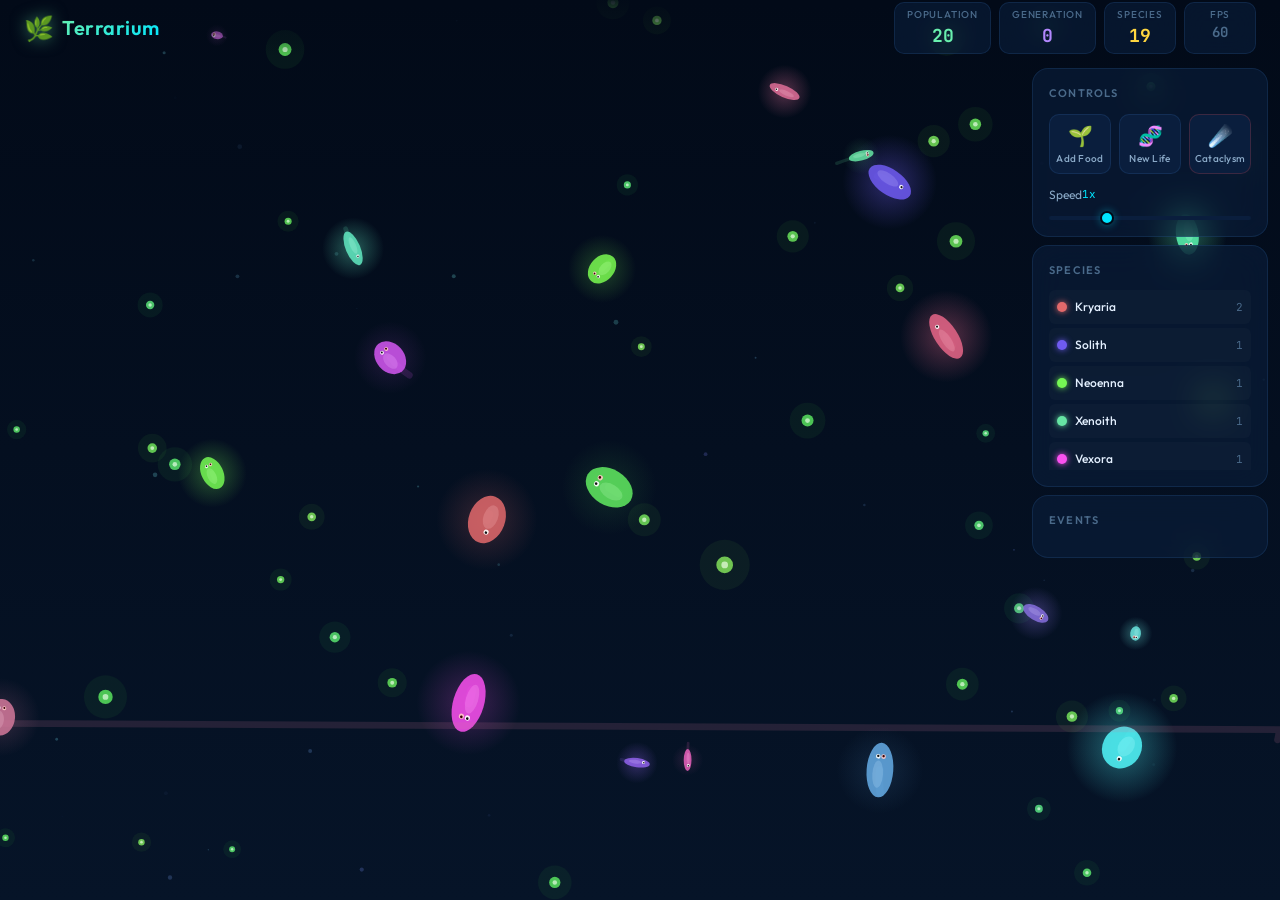
==== index.html @ 655fb87f "Initial commit - Terrarium digital ecosystem" ====
<!DOCTYPE html>
<html lang="en">
<head>
    <meta charset="UTF-8">
    <meta name="viewport" content="width=device-width, initial-scale=1.0">
    <meta name="description" content="Terrarium — AI-driven digital ecosystem where creatures live, evolve, and adapt in real-time. Watch natural selection unfold in your browser.">
    <meta property="og:title" content="Terrarium — Digital Ecosystem">
    <meta property="og:description" content="AI-driven digital ecosystem where creatures live, evolve, and adapt in real-time.">
    <meta property="og:type" content="website">
    <title>🌿 Terrarium — Digital Ecosystem</title>
    <link rel="preconnect" href="https://fonts.googleapis.com">
    <link rel="preconnect" href="https://fonts.gstatic.com" crossorigin>
    <link href="https://fonts.googleapis.com/css2?family=Outfit:wght@300;400;500;600;700&family=JetBrains+Mono:wght@400;500&display=swap" rel="stylesheet">
    <link rel="stylesheet" href="css/style.css">
</head>
<body>
    <!-- Main Canvas -->
    <canvas id="terrarium-canvas"></canvas>

    <!-- UI Overlay -->
    <div id="ui-overlay">
        <!-- Top Bar -->
        <header id="top-bar">
            <div class="logo">
                <span class="logo-icon">🌿</span>
                <h1>Terrarium</h1>
            </div>
            <div class="top-stats">
                <div class="stat-chip" id="stat-population">
                    <span class="stat-label">Population</span>
                    <span class="stat-value" id="population-count">0</span>
                </div>
                <div class="stat-chip" id="stat-generation">
                    <span class="stat-label">Generation</span>
                    <span class="stat-value" id="generation-count">0</span>
                </div>
                <div class="stat-chip" id="stat-species">
                    <span class="stat-label">Species</span>
                    <span class="stat-value" id="species-count">0</span>
                </div>
                <div class="stat-chip" id="stat-fps">
                    <span class="stat-label">FPS</span>
                    <span class="stat-value" id="fps-count">60</span>
                </div>
            </div>
        </header>

        <!-- Side Panel -->
        <aside id="side-panel">
            <!-- Controls -->
            <div class="panel-section" id="controls-section">
                <h2 class="panel-title">Controls</h2>
                <div class="control-group">
                    <button class="ctrl-btn" id="btn-add-food" title="Add Food">
                        <span class="ctrl-icon">🌱</span>
                        <span class="ctrl-label">Add Food</span>
                    </button>
                    <button class="ctrl-btn" id="btn-add-creature" title="Add Creature">
                        <span class="ctrl-icon">🧬</span>
                        <span class="ctrl-label">New Life</span>
                    </button>
                    <button class="ctrl-btn" id="btn-extinction" title="Extinction Event">
                        <span class="ctrl-icon">☄️</span>
                        <span class="ctrl-label">Cataclysm</span>
                    </button>
                </div>
                <div class="control-group">
                    <label class="slider-label">
                        <span>Speed</span>
                        <span id="speed-value">1x</span>
                    </label>
                    <input type="range" class="slider" id="speed-slider" min="0.25" max="3" step="0.25" value="1">
                </div>
            </div>

            <!-- Species List -->
            <div class="panel-section" id="species-section">
                <h2 class="panel-title">Species</h2>
                <div id="species-list" class="species-list">
                    <!-- Dynamically populated -->
                </div>
            </div>

            <!-- Event Log -->
            <div class="panel-section" id="log-section">
                <h2 class="panel-title">Events</h2>
                <div id="event-log" class="event-log">
                    <!-- Dynamically populated -->
                </div>
            </div>
        </aside>

        <!-- Creature Info (shown on click) -->
        <div id="creature-info" class="creature-info hidden">
            <button class="close-btn" id="close-creature-info">&times;</button>
            <h3 id="creature-name">—</h3>
            <div class="creature-details">
                <div class="detail-row">
                    <span class="detail-label">Species</span>
                    <span class="detail-value" id="creature-species">—</span>
                </div>
                <div class="detail-row">
                    <span class="detail-label">Generation</span>
                    <span class="detail-value" id="creature-gen">—</span>
                </div>
                <div class="detail-row">
                    <span class="detail-label">Energy</span>
                    <div class="energy-bar-container">
                        <div class="energy-bar" id="creature-energy-bar"></div>
                    </div>
                </div>
                <div class="detail-row">
                    <span class="detail-label">Diet</span>
                    <span class="detail-value" id="creature-diet">—</span>
                </div>
                <div class="detail-row">
                    <span class="detail-label">Age</span>
                    <span class="detail-value" id="creature-age">—</span>
                </div>
                <div class="detail-row">
                    <span class="detail-label">Children</span>
                    <span class="detail-value" id="creature-children">—</span>
                </div>
            </div>
            <canvas id="creature-dna-vis" width="200" height="40"></canvas>
        </div>

        <!-- Notification Toast -->
        <div id="toast-container"></div>
    </div>

    <!-- Scripts -->
    <script type="module" src="js/main.js"></script>
</body>
</html>
---- css/style.css ----
/* ============================================
   TERRARIUM — Digital Ecosystem
   Design System & Styles
   ============================================ */

/* --- CSS Variables / Design Tokens --- */
:root {
    /* Colors — Deep ocean/bioluminescent theme */
    --bg-primary: #020a18;
    --bg-secondary: #061428;
    --bg-tertiary: #0a1e3d;

    --surface: rgba(10, 30, 61, 0.6);
    --surface-hover: rgba(15, 40, 80, 0.7);
    --surface-border: rgba(80, 160, 255, 0.12);
    --surface-glow: rgba(80, 180, 255, 0.06);

    --text-primary: #e4f0ff;
    --text-secondary: #8baac8;
    --text-muted: #4a6a8a;

    --accent-cyan: #00e5ff;
    --accent-blue: #448aff;
    --accent-purple: #b388ff;
    --accent-green: #69f0ae;
    --accent-amber: #ffd740;
    --accent-red: #ff5252;
    --accent-pink: #ff80ab;

    /* Gradients */
    --gradient-primary: linear-gradient(135deg, var(--accent-cyan), var(--accent-blue));
    --gradient-warm: linear-gradient(135deg, var(--accent-amber), var(--accent-red));
    --gradient-life: linear-gradient(135deg, var(--accent-green), var(--accent-cyan));

    /* Typography */
    --font-primary: 'Outfit', -apple-system, BlinkMacSystemFont, sans-serif;
    --font-mono: 'JetBrains Mono', 'Consolas', monospace;

    /* Spacing */
    --space-xs: 4px;
    --space-sm: 8px;
    --space-md: 12px;
    --space-lg: 16px;
    --space-xl: 24px;
    --space-2xl: 32px;

    /* Border Radius */
    --radius-sm: 6px;
    --radius-md: 10px;
    --radius-lg: 16px;
    --radius-xl: 24px;

    /* Shadows */
    --shadow-sm: 0 2px 8px rgba(0, 0, 0, 0.3);
    --shadow-md: 0 4px 16px rgba(0, 0, 0, 0.4);
    --shadow-lg: 0 8px 32px rgba(0, 0, 0, 0.5);
    --shadow-glow-cyan: 0 0 20px rgba(0, 229, 255, 0.15);
    --shadow-glow-green: 0 0 20px rgba(105, 240, 174, 0.15);

    /* Transitions */
    --transition-fast: 150ms ease;
    --transition-normal: 250ms ease;
    --transition-slow: 400ms ease;

    /* Layout */
    --panel-width: 260px;
    --topbar-height: 56px;
}

/* --- Reset & Base --- */
*,
*::before,
*::after {
    margin: 0;
    padding: 0;
    box-sizing: border-box;
}

html, body {
    width: 100%;
    height: 100%;
    overflow: hidden;
    background: var(--bg-primary);
    color: var(--text-primary);
    font-family: var(--font-primary);
    font-size: 14px;
    line-height: 1.5;
    -webkit-font-smoothing: antialiased;
}

/* --- Canvas --- */
#terrarium-canvas {
    position: fixed;
    top: 0;
    left: 0;
    width: 100%;
    height: 100%;
    z-index: 0;
}

/* --- UI Overlay --- */
#ui-overlay {
    position: fixed;
    top: 0;
    left: 0;
    width: 100%;
    height: 100%;
    z-index: 10;
    pointer-events: none;
}

#ui-overlay > * {
    pointer-events: auto;
}

/* --- Top Bar --- */
#top-bar {
    position: fixed;
    top: 0;
    left: 0;
    right: 0;
    height: var(--topbar-height);
    display: flex;
    align-items: center;
    justify-content: space-between;
    padding: 0 var(--space-xl);
    background: linear-gradient(180deg, rgba(2, 10, 24, 0.9) 0%, rgba(2, 10, 24, 0) 100%);
    z-index: 20;
}

.logo {
    display: flex;
    align-items: center;
    gap: var(--space-sm);
}

.logo-icon {
    font-size: 24px;
    filter: drop-shadow(0 0 8px rgba(105, 240, 174, 0.5));
}

.logo h1 {
    font-size: 20px;
    font-weight: 600;
    background: var(--gradient-life);
    -webkit-background-clip: text;
    -webkit-text-fill-color: transparent;
    background-clip: text;
    letter-spacing: 0.5px;
}

.top-stats {
    display: flex;
    gap: var(--space-sm);
}

.stat-chip {
    display: flex;
    flex-direction: column;
    align-items: center;
    padding: var(--space-xs) var(--space-md);
    background: var(--surface);
    backdrop-filter: blur(12px);
    -webkit-backdrop-filter: blur(12px);
    border: 1px solid var(--surface-border);
    border-radius: var(--radius-md);
    min-width: 72px;
    transition: var(--transition-fast);
}

.stat-chip:hover {
    background: var(--surface-hover);
    border-color: rgba(80, 160, 255, 0.25);
}

.stat-label {
    font-size: 10px;
    font-weight: 500;
    color: var(--text-muted);
    text-transform: uppercase;
    letter-spacing: 0.8px;
}

.stat-value {
    font-size: 18px;
    font-weight: 700;
    font-family: var(--font-mono);
    color: var(--accent-cyan);
}

#stat-population .stat-value { color: var(--accent-green); }
#stat-generation .stat-value { color: var(--accent-purple); }
#stat-species .stat-value { color: var(--accent-amber); }
#stat-fps .stat-value { color: var(--text-muted); font-size: 14px; }

/* --- Side Panel --- */
#side-panel {
    position: fixed;
    top: var(--topbar-height);
    right: 0;
    width: var(--panel-width);
    height: calc(100vh - var(--topbar-height));
    display: flex;
    flex-direction: column;
    gap: var(--space-sm);
    padding: var(--space-md);
    overflow-y: auto;
    scrollbar-width: thin;
    scrollbar-color: var(--surface-border) transparent;
}

.panel-section {
    background: var(--surface);
    backdrop-filter: blur(16px);
    -webkit-backdrop-filter: blur(16px);
    border: 1px solid var(--surface-border);
    border-radius: var(--radius-lg);
    padding: var(--space-lg);
    transition: var(--transition-normal);
}

.panel-section:hover {
    border-color: rgba(80, 160, 255, 0.2);
    box-shadow: var(--shadow-glow-cyan);
}

.panel-title {
    font-size: 11px;
    font-weight: 600;
    color: var(--text-muted);
    text-transform: uppercase;
    letter-spacing: 1.2px;
    margin-bottom: var(--space-md);
}

/* --- Controls --- */
.control-group {
    display: flex;
    flex-wrap: wrap;
    gap: var(--space-sm);
    margin-bottom: var(--space-md);
}

.control-group:last-child {
    margin-bottom: 0;
}

.ctrl-btn {
    flex: 1;
    min-width: 60px;
    display: flex;
    flex-direction: column;
    align-items: center;
    gap: var(--space-xs);
    padding: var(--space-sm) var(--space-xs);
    background: var(--bg-tertiary);
    border: 1px solid var(--surface-border);
    border-radius: var(--radius-md);
    color: var(--text-secondary);
    cursor: pointer;
    transition: var(--transition-fast);
    font-family: var(--font-primary);
}

.ctrl-btn:hover {
    background: var(--surface-hover);
    border-color: var(--accent-cyan);
    color: var(--text-primary);
    box-shadow: var(--shadow-glow-cyan);
    transform: translateY(-1px);
}

.ctrl-btn:active {
    transform: translateY(0);
}

.ctrl-icon {
    font-size: 20px;
}

.ctrl-label {
    font-size: 10px;
    font-weight: 500;
    letter-spacing: 0.3px;
}

#btn-extinction {
    border-color: rgba(255, 82, 82, 0.2);
}

#btn-extinction:hover {
    border-color: var(--accent-red);
    box-shadow: 0 0 20px rgba(255, 82, 82, 0.15);
}

/* --- Sliders --- */
.slider-label {
    display: flex;
    justify-content: space-between;
    align-items: center;
    font-size: 12px;
    color: var(--text-secondary);
    margin-bottom: var(--space-xs);
}

.slider-label span:last-child {
    font-family: var(--font-mono);
    color: var(--accent-cyan);
    font-size: 11px;
}

.slider {
    width: 100%;
    height: 4px;
    -webkit-appearance: none;
    appearance: none;
    background: var(--bg-tertiary);
    border-radius: 2px;
    outline: none;
    cursor: pointer;
}

.slider::-webkit-slider-thumb {
    -webkit-appearance: none;
    width: 14px;
    height: 14px;
    background: var(--accent-cyan);
    border-radius: 50%;
    border: 2px solid var(--bg-primary);
    box-shadow: 0 0 8px rgba(0, 229, 255, 0.4);
    cursor: pointer;
    transition: var(--transition-fast);
}

.slider::-webkit-slider-thumb:hover {
    transform: scale(1.2);
    box-shadow: 0 0 12px rgba(0, 229, 255, 0.6);
}

/* --- Species List --- */
.species-list {
    display: flex;
    flex-direction: column;
    gap: var(--space-xs);
    max-height: 180px;
    overflow-y: auto;
    scrollbar-width: thin;
    scrollbar-color: var(--surface-border) transparent;
}

.species-item {
    display: flex;
    align-items: center;
    gap: var(--space-sm);
    padding: var(--space-sm);
    border-radius: var(--radius-sm);
    background: rgba(255, 255, 255, 0.02);
    transition: var(--transition-fast);
}

.species-item:hover {
    background: rgba(255, 255, 255, 0.05);
}

.species-color {
    width: 10px;
    height: 10px;
    border-radius: 50%;
    flex-shrink: 0;
    box-shadow: 0 0 6px currentColor;
}

.species-name {
    font-size: 12px;
    font-weight: 500;
    color: var(--text-primary);
    flex: 1;
}

.species-count {
    font-size: 11px;
    font-family: var(--font-mono);
    color: var(--text-muted);
}

/* --- Event Log --- */
.event-log {
    display: flex;
    flex-direction: column;
    gap: var(--space-xs);
    max-height: 160px;
    overflow-y: auto;
    scrollbar-width: thin;
    scrollbar-color: var(--surface-border) transparent;
}

.event-item {
    font-size: 11px;
    color: var(--text-secondary);
    padding: var(--space-xs) 0;
    border-bottom: 1px solid rgba(255, 255, 255, 0.03);
    animation: fadeInEvent 0.3s ease;
}

.event-item .event-icon {
    margin-right: var(--space-xs);
}

.event-item.event-birth { color: var(--accent-green); }
.event-item.event-death { color: var(--accent-red); }
.event-item.event-evolution { color: var(--accent-purple); }
.event-item.event-extinction { color: var(--accent-amber); }

@keyframes fadeInEvent {
    from { opacity: 0; transform: translateX(10px); }
    to { opacity: 1; transform: translateX(0); }
}

/* --- Creature Info Panel --- */
.creature-info {
    position: fixed;
    bottom: var(--space-xl);
    left: var(--space-xl);
    width: 280px;
    background: var(--surface);
    backdrop-filter: blur(20px);
    -webkit-backdrop-filter: blur(20px);
    border: 1px solid var(--surface-border);
    border-radius: var(--radius-lg);
    padding: var(--space-lg);
    box-shadow: var(--shadow-lg);
    transition: var(--transition-normal);
    animation: slideUp 0.3s ease;
}

.creature-info.hidden {
    display: none;
}

@keyframes slideUp {
    from { opacity: 0; transform: translateY(20px); }
    to { opacity: 1; transform: translateY(0); }
}

.creature-info h3 {
    font-size: 16px;
    font-weight: 600;
    color: var(--accent-cyan);
    margin-bottom: var(--space-md);
    padding-right: var(--space-xl);
}

.close-btn {
    position: absolute;
    top: var(--space-md);
    right: var(--space-md);
    width: 24px;
    height: 24px;
    display: flex;
    align-items: center;
    justify-content: center;
    background: none;
    border: 1px solid var(--surface-border);
    border-radius: var(--radius-sm);
    color: var(--text-muted);
    font-size: 16px;
    cursor: pointer;
    transition: var(--transition-fast);
}

.close-btn:hover {
    color: var(--text-primary);
    border-color: var(--accent-red);
}

.creature-details {
    display: flex;
    flex-direction: column;
    gap: var(--space-sm);
}

.detail-row {
    display: flex;
    justify-content: space-between;
    align-items: center;
}

.detail-label {
    font-size: 11px;
    color: var(--text-muted);
    text-transform: uppercase;
    letter-spacing: 0.5px;
}

.detail-value {
    font-size: 13px;
    font-family: var(--font-mono);
    color: var(--text-primary);
}

.energy-bar-container {
    width: 80px;
    height: 6px;
    background: var(--bg-tertiary);
    border-radius: 3px;
    overflow: hidden;
}

.energy-bar {
    height: 100%;
    background: var(--gradient-life);
    border-radius: 3px;
    transition: width var(--transition-normal);
}

#creature-dna-vis {
    width: 100%;
    height: 40px;
    margin-top: var(--space-md);
    border-radius: var(--radius-sm);
    background: var(--bg-tertiary);
}

/* --- Toast Notifications --- */
#toast-container {
    position: fixed;
    bottom: var(--space-xl);
    left: 50%;
    transform: translateX(-50%);
    display: flex;
    flex-direction: column;
    gap: var(--space-sm);
    z-index: 100;
    pointer-events: none;
}

.toast {
    padding: var(--space-sm) var(--space-lg);
    background: var(--surface);
    backdrop-filter: blur(16px);
    -webkit-backdrop-filter: blur(16px);
    border: 1px solid var(--surface-border);
    border-radius: var(--radius-xl);
    color: var(--text-primary);
    font-size: 13px;
    font-weight: 500;
    white-space: nowrap;
    animation: toastIn 0.4s ease, toastOut 0.4s ease 2.6s forwards;
    box-shadow: var(--shadow-md);
}

.toast.toast-birth { border-color: rgba(105, 240, 174, 0.3); }
.toast.toast-death { border-color: rgba(255, 82, 82, 0.3); }
.toast.toast-evolution { border-color: rgba(179, 136, 255, 0.3); }

@keyframes toastIn {
    from { opacity: 0; transform: translateY(20px) scale(0.95); }
    to { opacity: 1; transform: translateY(0) scale(1); }
}

@keyframes toastOut {
    from { opacity: 1; transform: translateY(0) scale(1); }
    to { opacity: 0; transform: translateY(-10px) scale(0.95); }
}

/* --- Responsive --- */
@media (max-width: 768px) {
    :root {
        --panel-width: 200px;
    }

    .top-stats {
        gap: var(--space-xs);
    }

    .stat-chip {
        min-width: 56px;
        padding: var(--space-xs) var(--space-sm);
    }

    .stat-value {
        font-size: 14px;
    }
}

@media (max-width: 480px) {
    #side-panel {
        display: none;
    }

    .stat-label {
        display: none;
    }

    .stat-chip {
        min-width: auto;
    }
}
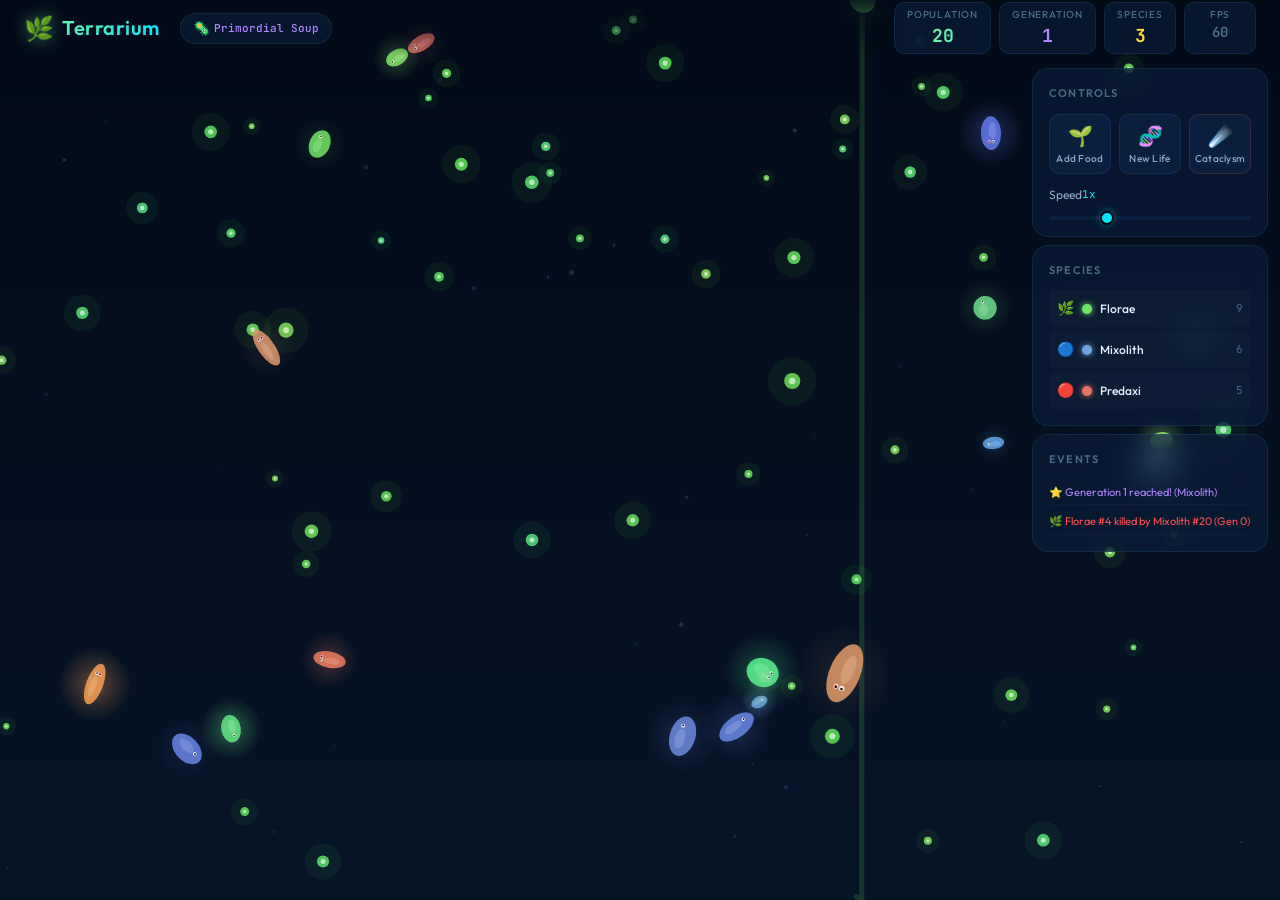
==== commit 7f8fb6ac: "Species personality system, evolution eras, fix starvation, death tracking" ====
--- a/index.html
+++ b/index.html
@@ -24,6 +24,10 @@
             <div class="logo">
                 <span class="logo-icon">🌿</span>
                 <h1>Terrarium</h1>
+                <div class="era-badge" id="era-badge">
+                    <span id="era-emoji">🦠</span>
+                    <span id="era-name">Primordial Soup</span>
+                </div>
             </div>
             <div class="top-stats">
                 <div class="stat-chip" id="stat-population">
@@ -100,6 +104,10 @@
                     <span class="detail-value" id="creature-species">—</span>
                 </div>
                 <div class="detail-row">
+                    <span class="detail-label">Behavior</span>
+                    <span class="detail-value" id="creature-state">—</span>
+                </div>
+                <div class="detail-row">
                     <span class="detail-label">Generation</span>
                     <span class="detail-value" id="creature-gen">—</span>
                 </div>
--- a/css/style.css
+++ b/css/style.css
@@ -149,6 +149,48 @@
     letter-spacing: 0.5px;
 }
 
+/* Era Badge */
+.era-badge {
+    display: flex;
+    align-items: center;
+    gap: var(--space-xs);
+    padding: var(--space-xs) var(--space-md);
+    background: var(--surface);
+    border: 1px solid var(--surface-border);
+    border-radius: var(--radius-xl);
+    font-size: 12px;
+    color: var(--accent-purple);
+    font-weight: 500;
+    margin-left: var(--space-md);
+    transition: var(--transition-normal);
+    white-space: nowrap;
+}
+
+.era-badge.era-transition {
+    animation: eraGlow 1.5s ease;
+}
+
+@keyframes eraGlow {
+    0%   { box-shadow: 0 0 0px rgba(179, 136, 255, 0); border-color: var(--surface-border); }
+    30%  { box-shadow: 0 0 20px rgba(179, 136, 255, 0.5); border-color: var(--accent-purple); transform: scale(1.05); }
+    100% { box-shadow: 0 0 0px rgba(179, 136, 255, 0); border-color: var(--surface-border); transform: scale(1); }
+}
+
+#era-emoji {
+    font-size: 14px;
+}
+
+#era-name {
+    font-family: var(--font-mono);
+    font-size: 11px;
+}
+
+/* Species emoji in list */
+.species-emoji {
+    font-size: 14px;
+    flex-shrink: 0;
+}
+
 .top-stats {
     display: flex;
     gap: var(--space-sm);
@@ -410,6 +452,8 @@
 .event-item.event-death { color: var(--accent-red); }
 .event-item.event-evolution { color: var(--accent-purple); }
 .event-item.event-extinction { color: var(--accent-amber); }
+.event-item.event-era { color: var(--accent-purple); font-weight: 600; }
+.event-item.event-system { color: var(--accent-cyan); }
 
 @keyframes fadeInEvent {
     from { opacity: 0; transform: translateX(10px); }
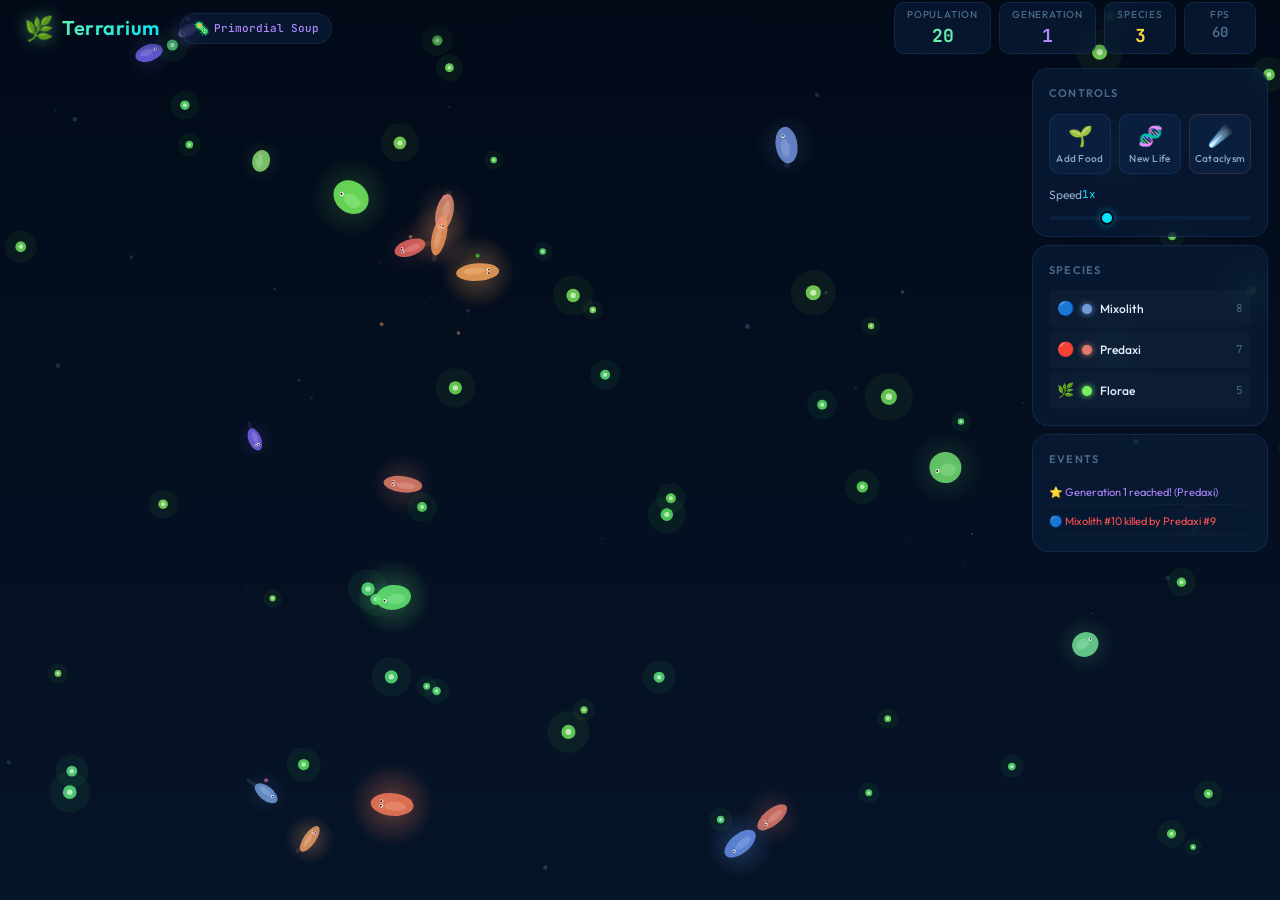
==== commit da16b77e: "Add satiety system, environmental events, fullness bar, fix carnivore energy" ====
--- a/index.html
+++ b/index.html
@@ -48,6 +48,9 @@
                 </div>
             </div>
         </header>
+
+        <!-- Active Event Banner -->
+        <div id="active-event-banner" class="active-event-banner" style="display:none"></div>
 
         <!-- Side Panel -->
         <aside id="side-panel">
@@ -118,6 +121,12 @@
                     </div>
                 </div>
                 <div class="detail-row">
+                    <span class="detail-label">Fullness</span>
+                    <div class="energy-bar-container">
+                        <div class="energy-bar" id="creature-fullness-bar"></div>
+                    </div>
+                </div>
+                <div class="detail-row">
                     <span class="detail-label">Diet</span>
                     <span class="detail-value" id="creature-diet">—</span>
                 </div>
--- a/css/style.css
+++ b/css/style.css
@@ -196,6 +196,37 @@
     gap: var(--space-sm);
 }
 
+/* Active Event Banner */
+.active-event-banner {
+    position: fixed;
+    top: var(--topbar-height);
+    left: 50%;
+    transform: translateX(-50%);
+    padding: var(--space-sm) var(--space-xl);
+    background: var(--surface);
+    backdrop-filter: blur(16px);
+    -webkit-backdrop-filter: blur(16px);
+    border: 1px solid var(--surface-border);
+    border-radius: var(--radius-xl);
+    font-size: 13px;
+    font-weight: 600;
+    color: var(--text-primary);
+    z-index: 25;
+    pointer-events: none;
+    animation: eventBannerPulse 2s ease infinite;
+    white-space: nowrap;
+}
+
+.active-event-banner.event-bloom { color: var(--accent-green); border-color: rgba(105, 240, 174, 0.4); }
+.active-event-banner.event-toxic { color: var(--accent-red); border-color: rgba(255, 82, 82, 0.4); }
+.active-event-banner.event-mutation { color: var(--accent-purple); border-color: rgba(179, 136, 255, 0.4); }
+.active-event-banner.event-current { color: var(--accent-cyan); border-color: rgba(0, 229, 255, 0.4); }
+
+@keyframes eventBannerPulse {
+    0%, 100% { opacity: 0.9; }
+    50% { opacity: 1; box-shadow: 0 0 20px rgba(255, 255, 255, 0.08); }
+}
+
 .stat-chip {
     display: flex;
     flex-direction: column;
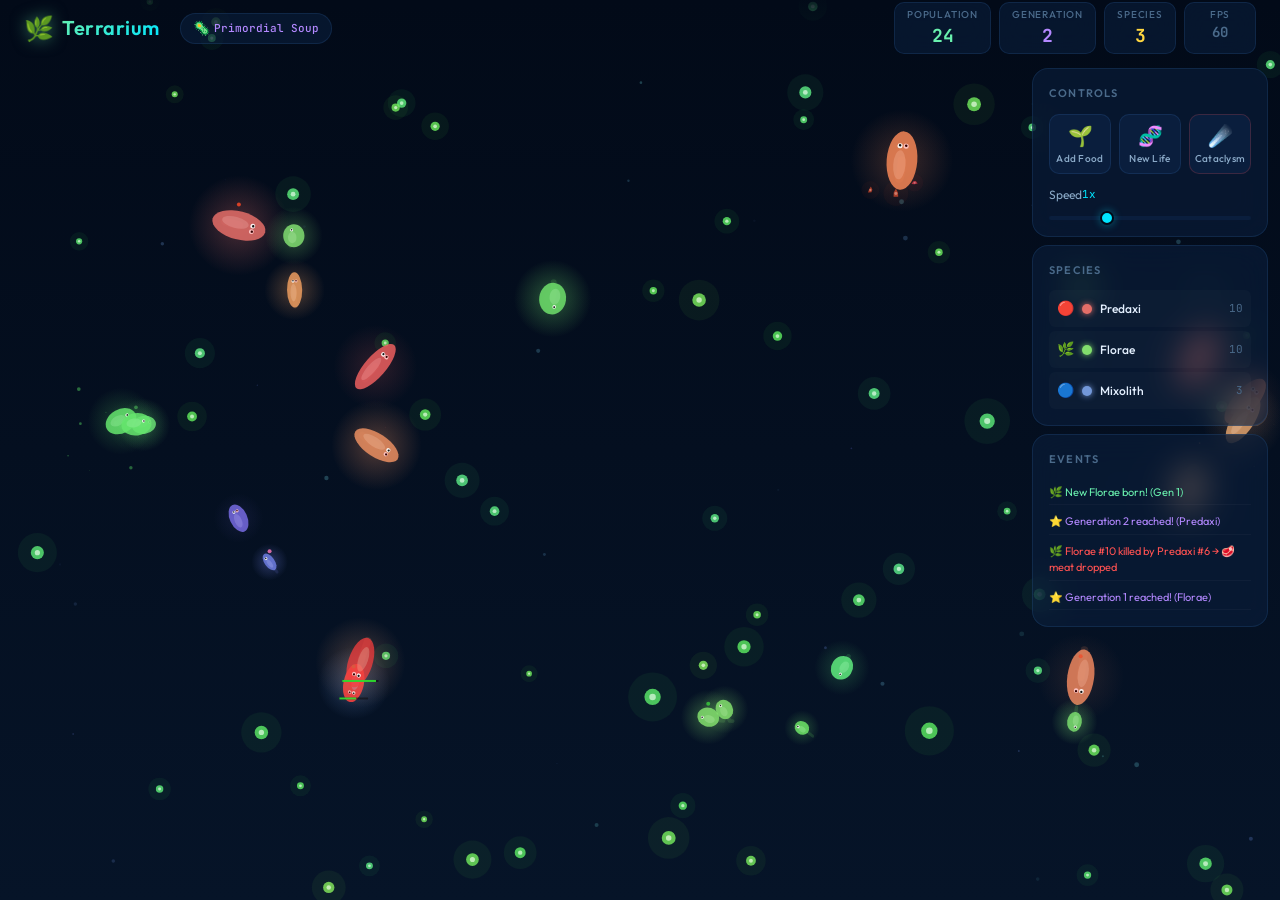
==== commit 80593079: "HP system, size-based combat, SPORE-style meat chunks, energy rework" ====
--- a/index.html
+++ b/index.html
@@ -115,6 +115,12 @@
                     <span class="detail-value" id="creature-gen">—</span>
                 </div>
                 <div class="detail-row">
+                    <span class="detail-label">HP</span>
+                    <div class="energy-bar-container">
+                        <div class="energy-bar" id="creature-hp-bar"></div>
+                    </div>
+                </div>
+                <div class="detail-row">
                     <span class="detail-label">Energy</span>
                     <div class="energy-bar-container">
                         <div class="energy-bar" id="creature-energy-bar"></div>
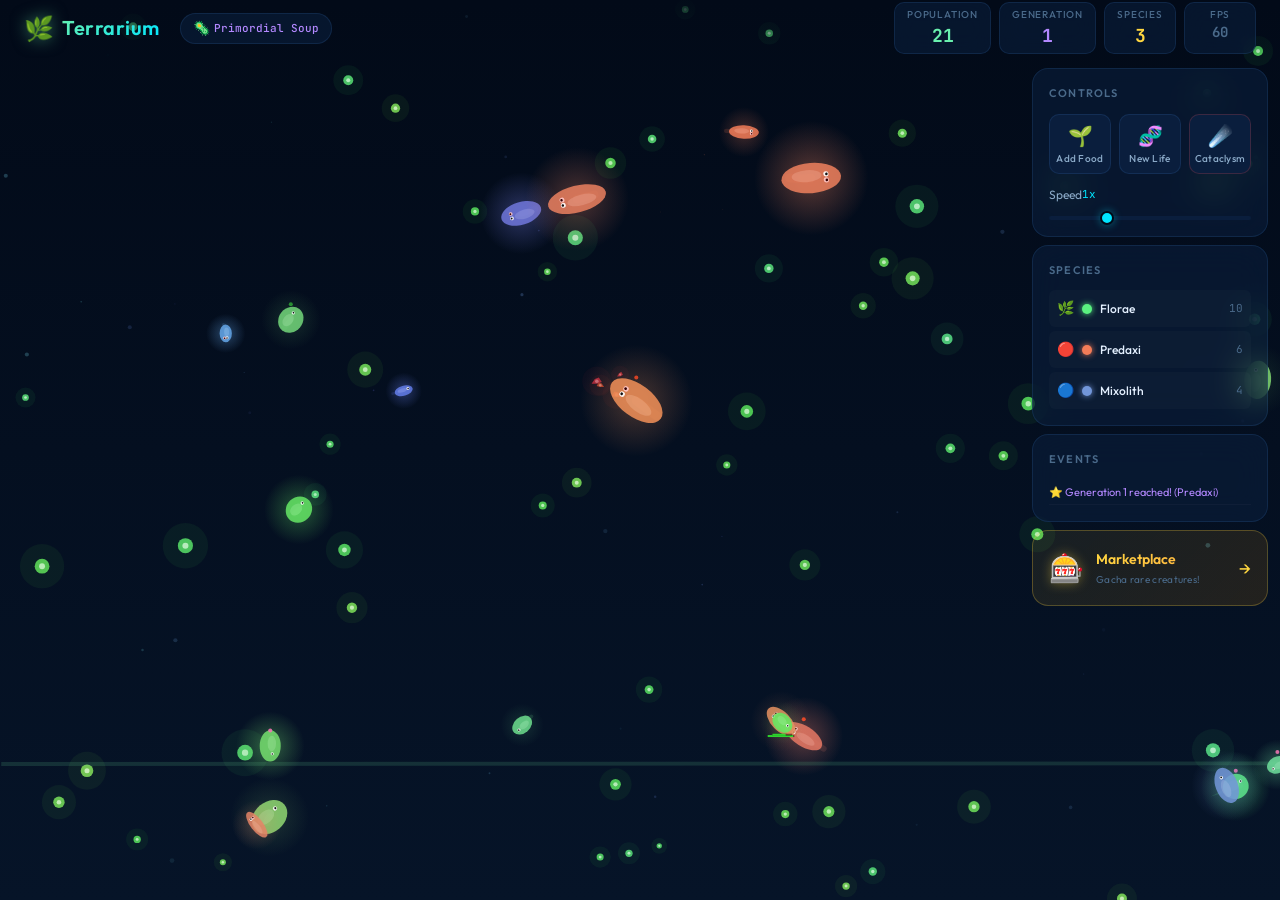
==== commit 03fb3aca: "add marketplace button,add biome selection,add pay using mayar integration" ====
--- a/index.html
+++ b/index.html
@@ -95,6 +95,16 @@
                     <!-- Dynamically populated -->
                 </div>
             </div>
+
+            <!-- Marketplace Button -->
+            <a href="marketplace.html" class="marketplace-btn" id="btn-marketplace" title="Open Gacha Marketplace">
+                <span class="marketplace-icon">🎰</span>
+                <div class="marketplace-text">
+                    <span class="marketplace-title">Marketplace</span>
+                    <span class="marketplace-subtitle">Gacha rare creatures!</span>
+                </div>
+                <span class="marketplace-arrow">→</span>
+            </a>
         </aside>
 
         <!-- Creature Info (shown on click) -->
--- a/css/style.css
+++ b/css/style.css
@@ -491,6 +491,94 @@
     to { opacity: 1; transform: translateX(0); }
 }
 
+/* --- Marketplace Button --- */
+.marketplace-btn {
+    display: flex;
+    align-items: center;
+    gap: var(--space-md);
+    padding: var(--space-lg);
+    background: linear-gradient(135deg, rgba(255, 215, 64, 0.08), rgba(255, 152, 0, 0.12));
+    border: 1px solid rgba(255, 215, 64, 0.25);
+    border-radius: var(--radius-lg);
+    cursor: pointer;
+    transition: var(--transition-normal);
+    text-decoration: none;
+    color: inherit;
+    position: relative;
+    overflow: hidden;
+}
+
+.marketplace-btn::before {
+    content: '';
+    position: absolute;
+    inset: 0;
+    background: linear-gradient(135deg, rgba(255, 215, 64, 0.05), rgba(255, 152, 0, 0.1));
+    opacity: 0;
+    transition: var(--transition-normal);
+}
+
+.marketplace-btn:hover {
+    border-color: var(--accent-amber);
+    box-shadow: 0 0 24px rgba(255, 215, 64, 0.2), 0 0 48px rgba(255, 152, 0, 0.08);
+    transform: translateY(-2px);
+}
+
+.marketplace-btn:hover::before {
+    opacity: 1;
+}
+
+.marketplace-btn:active {
+    transform: translateY(0);
+}
+
+.marketplace-icon {
+    font-size: 28px;
+    filter: drop-shadow(0 0 6px rgba(255, 215, 64, 0.4));
+    animation: marketplaceIconPulse 3s ease-in-out infinite;
+    flex-shrink: 0;
+}
+
+@keyframes marketplaceIconPulse {
+    0%, 100% { transform: scale(1); }
+    50% { transform: scale(1.1); }
+}
+
+.marketplace-text {
+    display: flex;
+    flex-direction: column;
+    gap: 2px;
+    flex: 1;
+    position: relative;
+    z-index: 1;
+}
+
+.marketplace-title {
+    font-size: 14px;
+    font-weight: 600;
+    background: linear-gradient(135deg, var(--accent-amber), #ffab40);
+    -webkit-background-clip: text;
+    -webkit-text-fill-color: transparent;
+    background-clip: text;
+}
+
+.marketplace-subtitle {
+    font-size: 10px;
+    color: var(--text-muted);
+    letter-spacing: 0.3px;
+}
+
+.marketplace-arrow {
+    font-size: 18px;
+    color: var(--accent-amber);
+    transition: var(--transition-fast);
+    position: relative;
+    z-index: 1;
+}
+
+.marketplace-btn:hover .marketplace-arrow {
+    transform: translateX(4px);
+}
+
 /* --- Creature Info Panel --- */
 .creature-info {
     position: fixed;
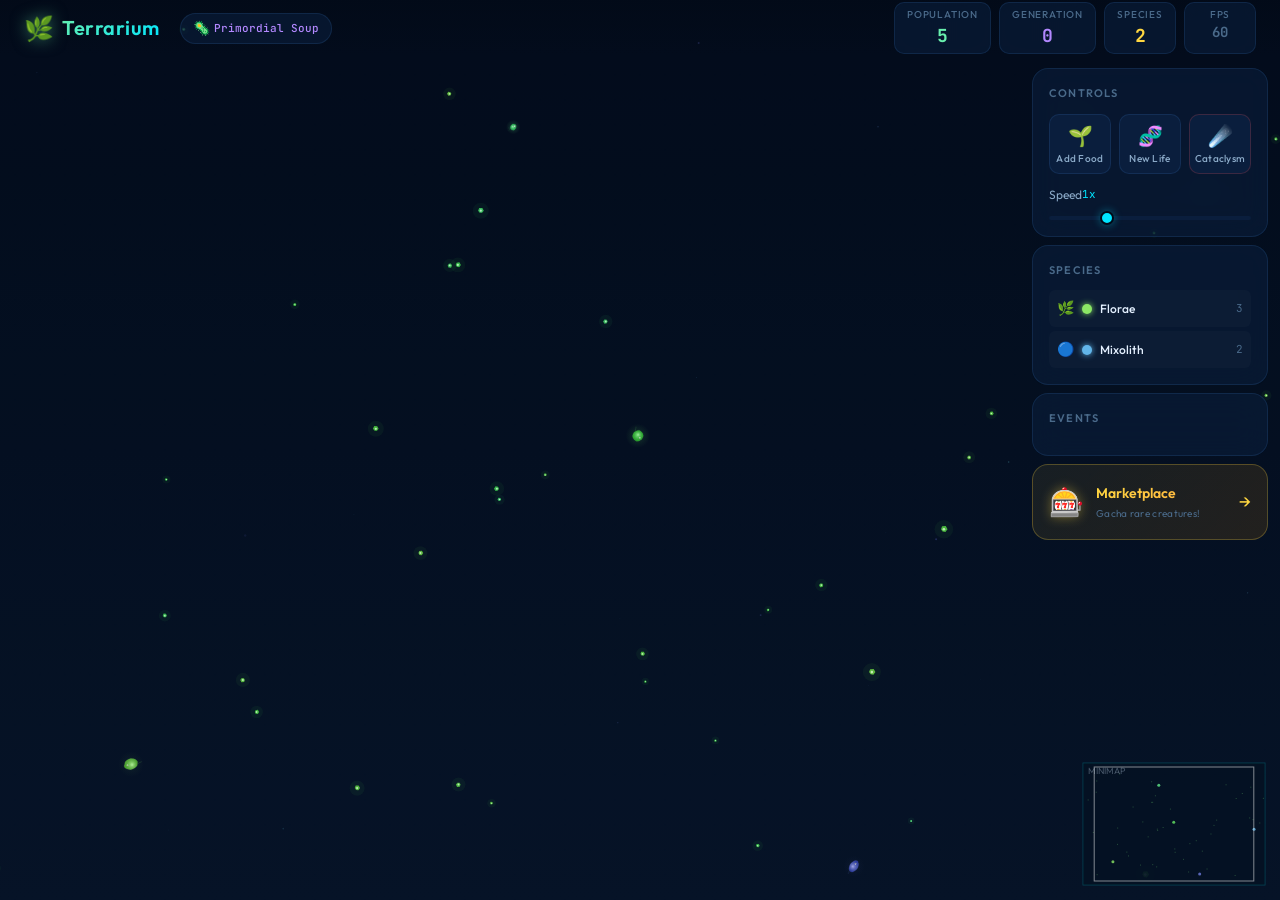
==== commit 27a932e0: "Phase 4: Mutation and Evolution Tier System. 18 species-specific traits with visual rendering and UI" ====
--- a/index.html
+++ b/index.html
@@ -154,6 +154,16 @@
                     <span class="detail-label">Children</span>
                     <span class="detail-value" id="creature-children">—</span>
                 </div>
+                <div class="detail-row">
+                    <span class="detail-label">Evo Tier</span>
+                    <span class="detail-value" id="creature-tier">—</span>
+                </div>
+                <div class="mutations-section">
+                    <span class="detail-label">Mutations</span>
+                    <div id="creature-mutations" class="mutations-list">
+                        <!-- Populated dynamically -->
+                    </div>
+                </div>
             </div>
             <canvas id="creature-dna-vis" width="200" height="40"></canvas>
         </div>
--- a/css/style.css
+++ b/css/style.css
@@ -197,6 +197,40 @@
 }
 
 /* Active Event Banner */
+/* Mutations UI */
+.mutations-section {
+    margin-top: var(--space-md);
+    padding-top: var(--space-sm);
+    border-top: 1px solid var(--surface-border);
+}
+
+.mutations-list {
+    display: flex;
+    flex-direction: column;
+    gap: 4px;
+    margin-top: 4px;
+}
+
+.mutation-item {
+    display: flex;
+    align-items: center;
+    gap: var(--space-sm);
+    background: rgba(4, 16, 36, 0.4);
+    padding: 4px 8px;
+    border-radius: var(--radius-sm);
+    font-size: 11px;
+    border: 1px solid rgba(80, 160, 255, 0.1);
+}
+
+.mut-emoji {
+    font-size: 13px;
+}
+
+.mut-name {
+    color: var(--text-primary);
+    font-weight: 500;
+}
+
 .active-event-banner {
     position: fixed;
     top: var(--topbar-height);
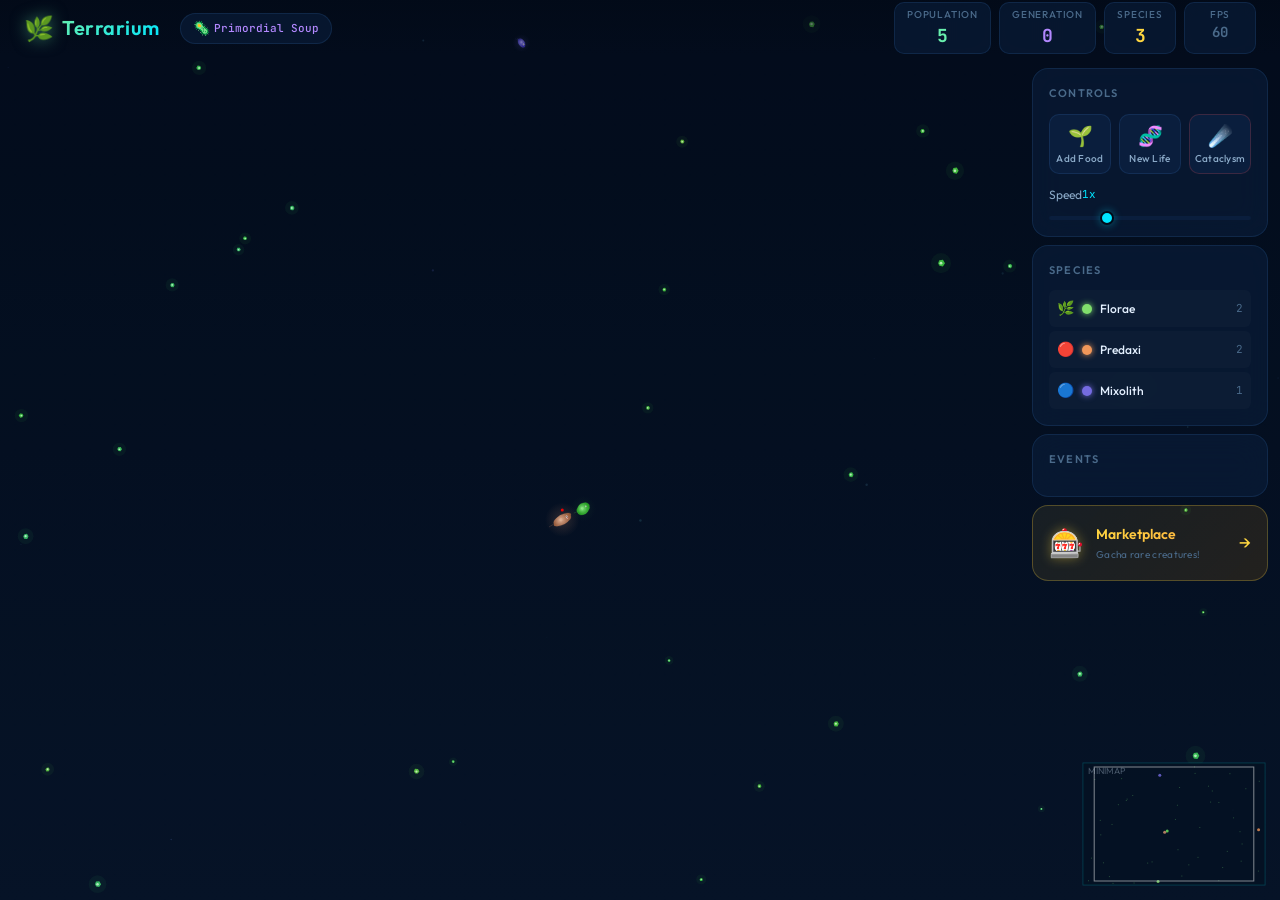
==== commit f4d0e39e: "Graduation Modal: Apex tier 3 sentience achievement triggers unlock to next biome via marketplace UI" ====
--- a/index.html
+++ b/index.html
@@ -170,6 +170,27 @@
 
         <!-- Notification Toast -->
         <div id="toast-container"></div>
+
+        <!-- Graduation Modal -->
+        <div id="graduation-modal" class="modal hidden">
+            <div class="modal-content text-center">
+                <div class="modal-icon" style="font-size: 48px; margin-bottom: 16px;">🎓</div>
+                <h2 style="font-size: 24px; font-weight: 700; color: #fff; margin-bottom: 8px;">Sentience Achieved!</h2>
+                <p style="color: rgba(228, 240, 255, 0.8); margin-bottom: 24px; line-height: 1.5;">
+                    The <strong id="grad-species-name" style="color: #69f0ae;">Species</strong> species has reached the Apex evolutionary tier and dominated the Primordial Soup. They are ready to advance to the next stage of life!
+                </p>
+                <div style="display: flex; gap: 12px; justify-content: center;">
+                    <a href="marketplace.html" class="marketplace-btn" style="flex: 1; justify-content: center;">
+                        <span class="marketplace-icon">🌌</span>
+                        <div class="marketplace-text">
+                            <span class="marketplace-title">Unlock Next Biome</span>
+                            <span class="marketplace-subtitle">Enter the Cell Age</span>
+                        </div>
+                    </a>
+                    <button id="btn-continue-sandbox" class="back-btn" style="background: rgba(255,255,255,0.05);">Continue Sandbox</button>
+                </div>
+            </div>
+        </div>
     </div>
 
     <!-- Scripts -->
--- a/css/style.css
+++ b/css/style.css
@@ -288,6 +288,44 @@
     letter-spacing: 0.8px;
 }
 
+/* Modal */
+.modal {
+    position: fixed;
+    inset: 0;
+    background: rgba(2, 10, 24, 0.85);
+    backdrop-filter: blur(8px);
+    -webkit-backdrop-filter: blur(8px);
+    z-index: 100;
+    display: flex;
+    align-items: center;
+    justify-content: center;
+    opacity: 1;
+    transition: opacity 0.3s ease;
+}
+
+.modal.hidden {
+    opacity: 0;
+    pointer-events: none;
+}
+
+.modal-content {
+    background: var(--surface);
+    border: 1px solid var(--surface-border);
+    border-radius: var(--radius-xl);
+    padding: var(--space-xl) var(--space-2xl);
+    max-width: 480px;
+    width: 90%;
+    box-shadow: 0 20px 40px rgba(0, 0, 0, 0.5), inset 0 1px 0 rgba(255, 255, 255, 0.1);
+    transform: translateY(0) scale(1);
+    transition: transform 0.3s ease cubic-bezier(0.175, 0.885, 0.32, 1.275);
+}
+
+.modal.hidden .modal-content {
+    transform: translateY(20px) scale(0.95);
+}
+
+.text-center { text-align: center; }
+
 .stat-value {
     font-size: 18px;
     font-weight: 700;
